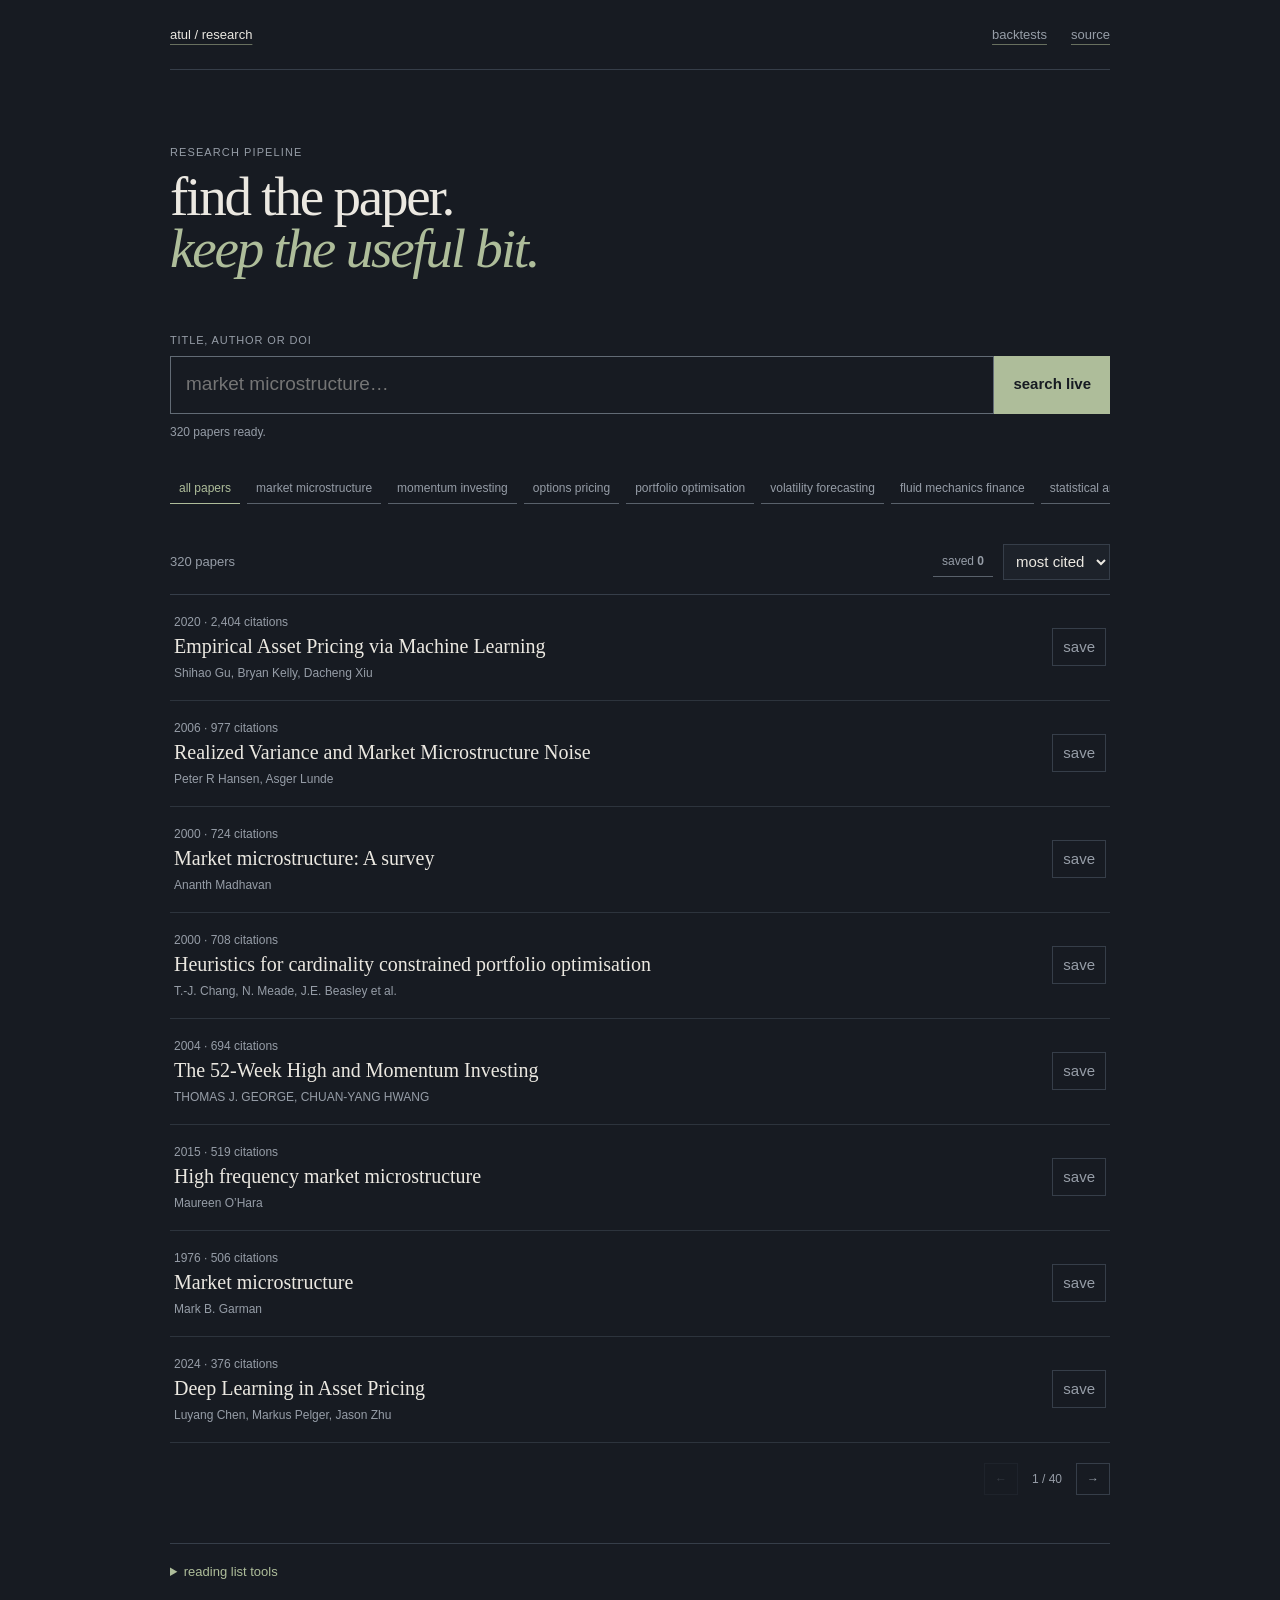
==== examples/portfolio/index.html @ a7b4aa94 "Simplify research library demo" ====
<!doctype html>
<html lang="en">
<head><meta charset="utf-8"><meta name="viewport" content="width=device-width,initial-scale=1"><title>quant research / paper finder</title><link rel="stylesheet" href="style.css"></head>
<body>
<header><a href="https://lolstar123.github.io/just-a-little-further/">atul / research</a><nav><a href="backtesting/">backtests</a><a href="https://github.com/LolStar123/quant-research-scraper">source</a></nav></header>
<main>
    <section class="hero"><p>research pipeline</p><h1>find the paper.<br><em>keep the useful bit.</em></h1></section>
    <form id="search-form">
        <label for="query">title, author or DOI</label>
        <div class="search-row"><input id="query" type="search" placeholder="market microstructure…"><button id="live">search live</button></div>
        <p id="status" role="status">loading papers…</p>
    </form>
    <div id="topics" class="topics" aria-label="Topics"></div>
    <div class="result-tools"><p id="count"></p><div><button id="saved-filter" aria-pressed="false">saved <b id="saved-count">0</b></button><select id="sort" aria-label="Sort papers"><option value="citations">most cited</option><option value="year">newest</option><option value="title">title</option></select></div></div>
    <section id="papers" aria-label="papers"></section>
    <nav class="pagination" aria-label="Paper pages"><button id="previous">←</button><span id="page-number"></span><button id="next">→</button></nav>
    <details class="reading-list"><summary>reading list tools</summary><div><button id="export-bib">BibTeX</button><button id="export-json">JSON</button><label>import<input id="import" type="file" accept=".json,application/json"></label></div><p id="provenance"></p></details>
</main>
<script type="module" src="app.mjs"></script>
</body></html>
---- examples/portfolio/style.css ----
:root{color-scheme:dark;--bg:#171b22;--ink:#ebe8e1;--muted:#969da7;--line:#363e49;--accent:#aebd9a;--panel:#1d222a}*{box-sizing:border-box}body{margin:0;background:var(--bg);color:var(--ink);font:15px/1.5 "Segoe UI",Arial,sans-serif}a{color:inherit;text-decoration-color:#68705f;text-underline-offset:5px}button,input,select{font:inherit;color:inherit;border-radius:0}:focus-visible{outline:2px solid var(--accent);outline-offset:3px}header,main{width:min(940px,calc(100% - 48px));margin:auto}header{height:70px;display:flex;align-items:center;justify-content:space-between;border-bottom:1px solid var(--line);font-size:13px}header nav{display:flex;gap:24px;color:var(--muted)}main{padding:74px 0}.hero p{margin:0 0 10px;color:var(--muted);font-size:11px;letter-spacing:.1em;text-transform:uppercase}.hero h1{margin:0 0 56px;font:55px/.96 Georgia,serif;font-weight:400;letter-spacing:-.04em}.hero em{color:var(--accent);font-weight:400}form label{display:block;margin-bottom:7px;color:var(--muted);font-size:11px;text-transform:uppercase;letter-spacing:.08em}.search-row{display:grid;grid-template-columns:1fr auto}.search-row input{min-height:58px;padding:12px 15px;border:1px solid #626b75;background:transparent;font-size:19px}.search-row button{padding:0 18px;border:1px solid var(--accent);background:var(--accent);color:#171b22;font-weight:650}#status{min-height:23px;margin:9px 0;color:var(--muted);font-size:12px}.topics{display:flex;gap:7px;overflow:auto;padding:18px 0 8px}.topics button,#saved-filter{white-space:nowrap;padding:6px 9px;border:0;border-bottom:1px solid #59616b;background:transparent;color:var(--muted);font-size:12px}.topics button[aria-pressed=true],#saved-filter[aria-pressed=true]{color:var(--accent);border-color:var(--accent)}.result-tools{display:flex;align-items:center;justify-content:space-between;gap:16px;margin-top:18px;padding:14px 0;border-bottom:1px solid var(--line)}.result-tools p{margin:0;color:var(--muted);font-size:13px}.result-tools>div{display:flex;align-items:center;gap:10px}.result-tools select{min-height:36px;padding:5px 8px;border:1px solid var(--line);background:var(--panel)}.paper{display:grid;grid-template-columns:1fr auto;gap:25px;padding:18px 4px;border-bottom:1px solid #2d343d}.paper .meta,.paper p{margin:0;color:var(--muted);font-size:12px}.paper h2{margin:3px 0 5px;font:20px/1.25 Georgia,serif;font-weight:400}.paper h2 a{text-decoration:none}.paper h2 a:hover{color:var(--accent)}.paper>button{align-self:center;padding:7px 10px;border:1px solid var(--line);background:transparent;color:var(--muted)}.paper>button[aria-pressed=true]{color:var(--accent);border-color:var(--accent)}.pagination{display:flex;justify-content:flex-end;align-items:center;gap:14px;padding:20px 0;color:var(--muted);font-size:12px}.pagination button{width:34px;height:32px;border:1px solid var(--line);background:transparent}.pagination button:disabled{opacity:.25}.reading-list{margin-top:28px;border-block:1px solid var(--line);padding:0 0 18px;color:var(--muted);font-size:13px}.reading-list summary{padding:18px 0;color:var(--accent);cursor:pointer}.reading-list>div{display:flex;align-items:center;gap:10px}.reading-list button,.reading-list label{padding:7px 10px;border:1px solid var(--line);background:transparent;color:var(--ink);cursor:pointer}.reading-list input{display:none}.reading-list p{font-size:12px}@media(max-width:650px){header,main{width:calc(100% - 30px)}header{height:58px}main{padding:48px 0}.hero h1{font-size:clamp(40px,13vw,54px);margin-bottom:40px}.search-row{grid-template-columns:1fr}.search-row button{min-height:45px}.result-tools{align-items:end}.paper{gap:12px}.paper h2{font-size:18px}.paper p{display:none}.reading-list>div{flex-wrap:wrap}}@media(prefers-reduced-motion:reduce){*{transition:none!important}}
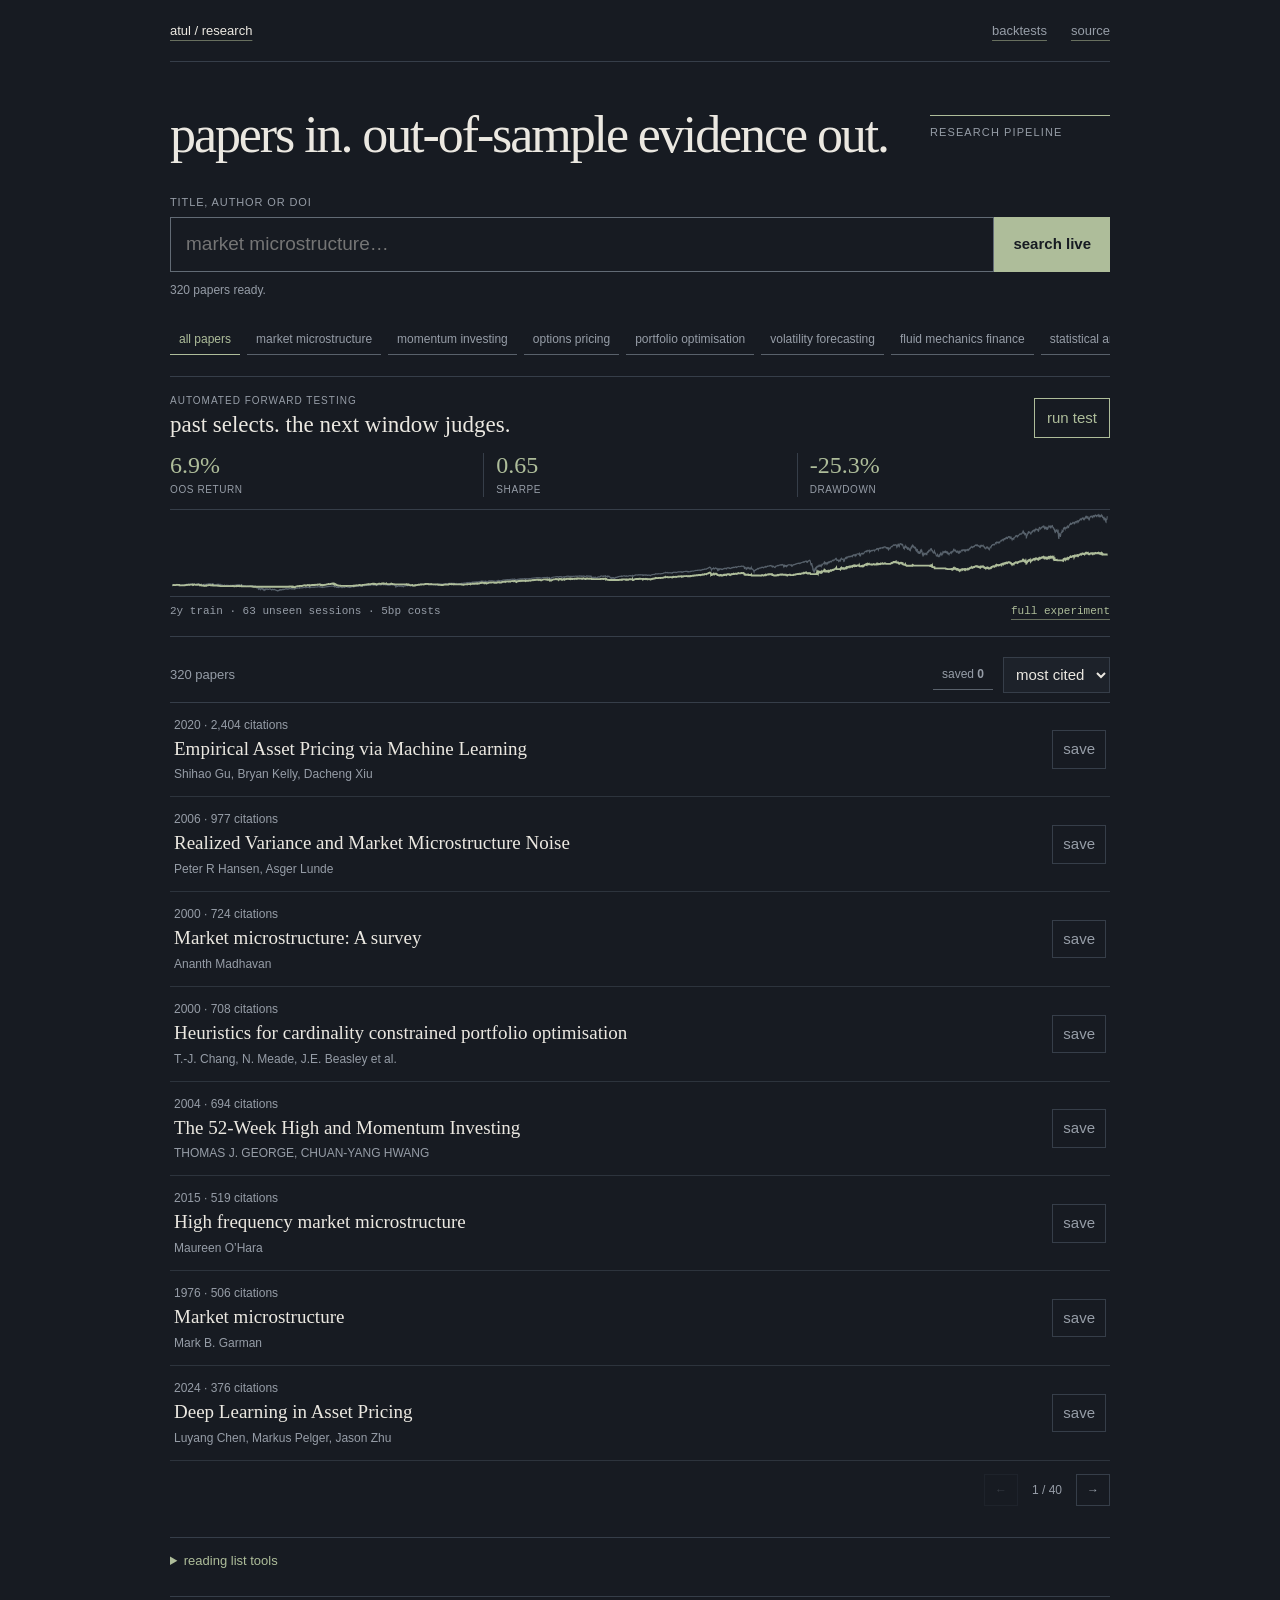
==== commit 10bbb402: "Unify paper search and walk forward testing" ====
--- a/examples/portfolio/index.html
+++ b/examples/portfolio/index.html
@@ -1,16 +1,22 @@
 <!doctype html>
 <html lang="en">
-<head><meta charset="utf-8"><meta name="viewport" content="width=device-width,initial-scale=1"><title>quant research / paper finder</title><link rel="stylesheet" href="style.css"></head>
+<head><meta charset="utf-8"><meta name="viewport" content="width=device-width,initial-scale=1"><title>quant research / paper finder</title><link rel="stylesheet" href="style.css"><link rel="stylesheet" href="identity.css"></head>
 <body>
 <header><a href="https://lolstar123.github.io/just-a-little-further/">atul / research</a><nav><a href="backtesting/">backtests</a><a href="https://github.com/LolStar123/quant-research-scraper">source</a></nav></header>
 <main>
-    <section class="hero"><p>research pipeline</p><h1>find the paper.<br><em>keep the useful bit.</em></h1></section>
+    <section class="hero"><p>research pipeline</p><h1>papers in. out-of-sample evidence out.</h1></section>
     <form id="search-form">
         <label for="query">title, author or DOI</label>
         <div class="search-row"><input id="query" type="search" placeholder="market microstructure…"><button id="live">search live</button></div>
         <p id="status" role="status">loading papers…</p>
     </form>
     <div id="topics" class="topics" aria-label="Topics"></div>
+    <section class="walk-forward" aria-labelledby="forward-title">
+        <div class="forward-head"><div><p>automated forward testing</p><h2 id="forward-title">past selects. the next window judges.</h2></div><button id="run-test">run test</button></div>
+        <div id="forward-stats" aria-live="polite"></div>
+        <div id="forward-chart" role="img" aria-label="Out-of-sample strategy and benchmark equity"></div>
+        <div class="forward-foot"><span id="forward-window">loading prices…</span><a href="backtesting/">full experiment</a></div>
+    </section>
     <div class="result-tools"><p id="count"></p><div><button id="saved-filter" aria-pressed="false">saved <b id="saved-count">0</b></button><select id="sort" aria-label="Sort papers"><option value="citations">most cited</option><option value="year">newest</option><option value="title">title</option></select></div></div>
     <section id="papers" aria-label="papers"></section>
     <nav class="pagination" aria-label="Paper pages"><button id="previous">←</button><span id="page-number"></span><button id="next">→</button></nav>
--- a/examples/portfolio/identity.css
+++ b/examples/portfolio/identity.css
@@ -0,0 +1,2 @@
+/* research desk: search, evidence, then an out-of-sample decision */
+header{height:62px}main{padding:48px 0 54px}.hero{display:grid;grid-template-columns:minmax(0,1fr) 180px;align-items:end;column-gap:24px}.hero p{grid-column:2;grid-row:1;align-self:start;margin:5px 0 0;padding-top:8px;border-top:1px solid var(--accent)}.hero h1{grid-column:1;grid-row:1;margin:0 0 34px;font-size:52px}.search-row input{min-height:52px}.topics{padding:11px 0 6px}.walk-forward{margin:15px 0 9px;padding:16px 0;border-block:1px solid var(--line)}.forward-head{display:flex;align-items:end;justify-content:space-between;gap:18px}.forward-head p{margin:0 0 4px;color:var(--muted);font-size:10px;letter-spacing:.1em;text-transform:uppercase}.forward-head h2{margin:0;font:23px/1.15 Georgia,serif;font-weight:400}.forward-head button{min-height:40px;padding:7px 12px;border:1px solid var(--accent);background:transparent;color:var(--accent)}#forward-stats{display:grid;grid-template-columns:repeat(3,1fr);margin-top:15px}#forward-stats span{padding-left:12px;border-left:1px solid var(--line)}#forward-stats span:first-child{padding-left:0;border:0}#forward-stats strong{display:block;color:var(--accent);font:24px/1 Georgia,serif;font-weight:400}#forward-stats small{display:block;margin-top:5px;color:var(--muted);font-size:10px;letter-spacing:.06em;text-transform:uppercase}#forward-chart{height:88px;margin-top:12px;border-block:1px solid var(--line)}#forward-chart svg{display:block;width:100%;height:100%}#forward-chart path{fill:none;vector-effect:non-scaling-stroke}.benchmark{stroke:#58626c;stroke-width:1.1}.strategy{stroke:var(--accent);stroke-width:1.8}.forward-foot{display:flex;justify-content:space-between;gap:14px;margin-top:7px;color:var(--muted);font:11px/1.4 ui-monospace,Consolas,monospace}.forward-foot a{color:var(--accent)}.result-tools{margin-top:11px;padding:9px 0}.paper{padding:13px 4px}.paper h2{font-size:19px}.pagination{padding:13px 0}.reading-list{margin-top:18px;padding-bottom:13px}.reading-list summary{padding:13px 0}@media(max-width:650px){main{padding:34px 0 42px}.hero{display:block}.hero p{border:0;padding:0;margin-bottom:8px}.hero h1{font-size:clamp(39px,12vw,50px);margin-bottom:28px}.forward-head{align-items:start}.forward-head h2{font-size:19px}#forward-stats strong{font-size:21px}.forward-foot{display:block}.forward-foot a{display:inline-block;margin-top:5px}.paper{padding-block:11px}}
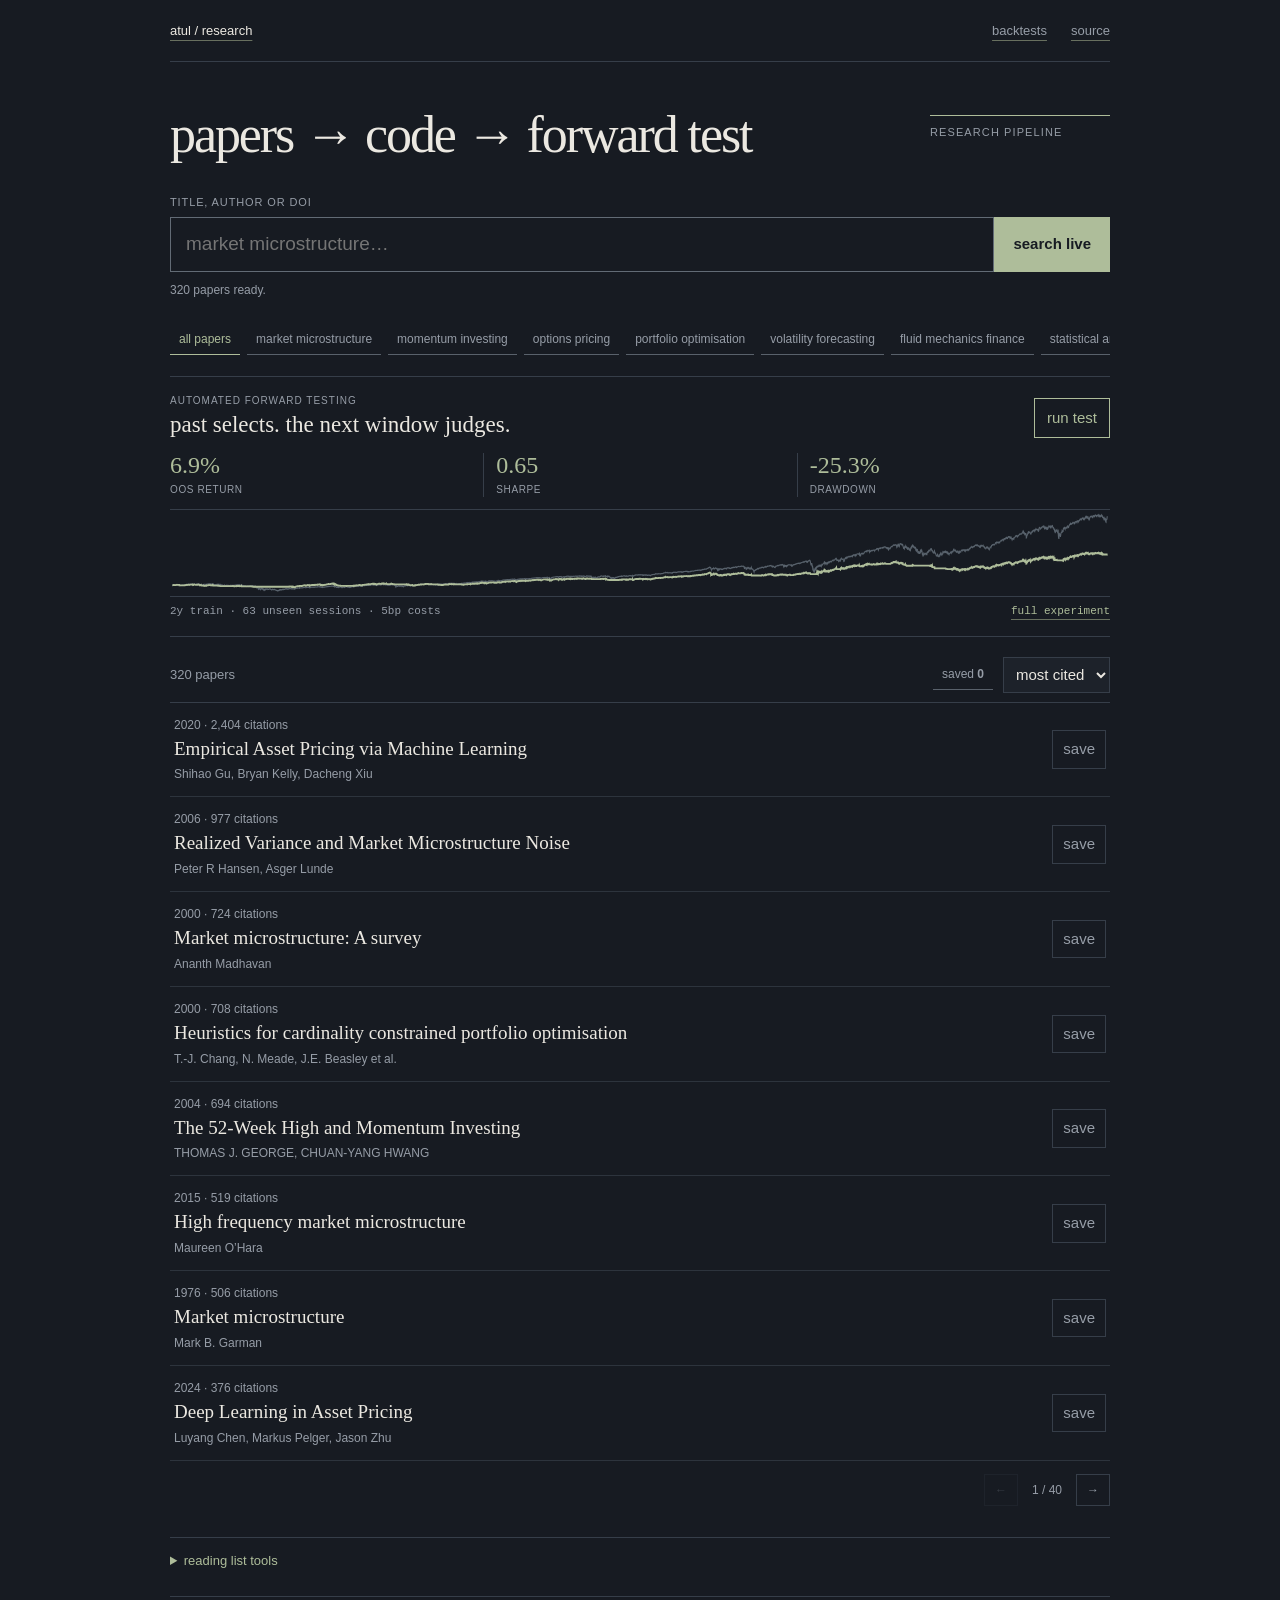
==== commit ac2a035b: "Name the research pipeline directly" ====
--- a/examples/portfolio/index.html
+++ b/examples/portfolio/index.html
@@ -4,7 +4,7 @@
 <body>
 <header><a href="https://lolstar123.github.io/just-a-little-further/">atul / research</a><nav><a href="backtesting/">backtests</a><a href="https://github.com/LolStar123/quant-research-scraper">source</a></nav></header>
 <main>
-    <section class="hero"><p>research pipeline</p><h1>papers in. out-of-sample evidence out.</h1></section>
+    <section class="hero"><p>research pipeline</p><h1>papers → code → forward test</h1></section>
     <form id="search-form">
         <label for="query">title, author or DOI</label>
         <div class="search-row"><input id="query" type="search" placeholder="market microstructure…"><button id="live">search live</button></div>
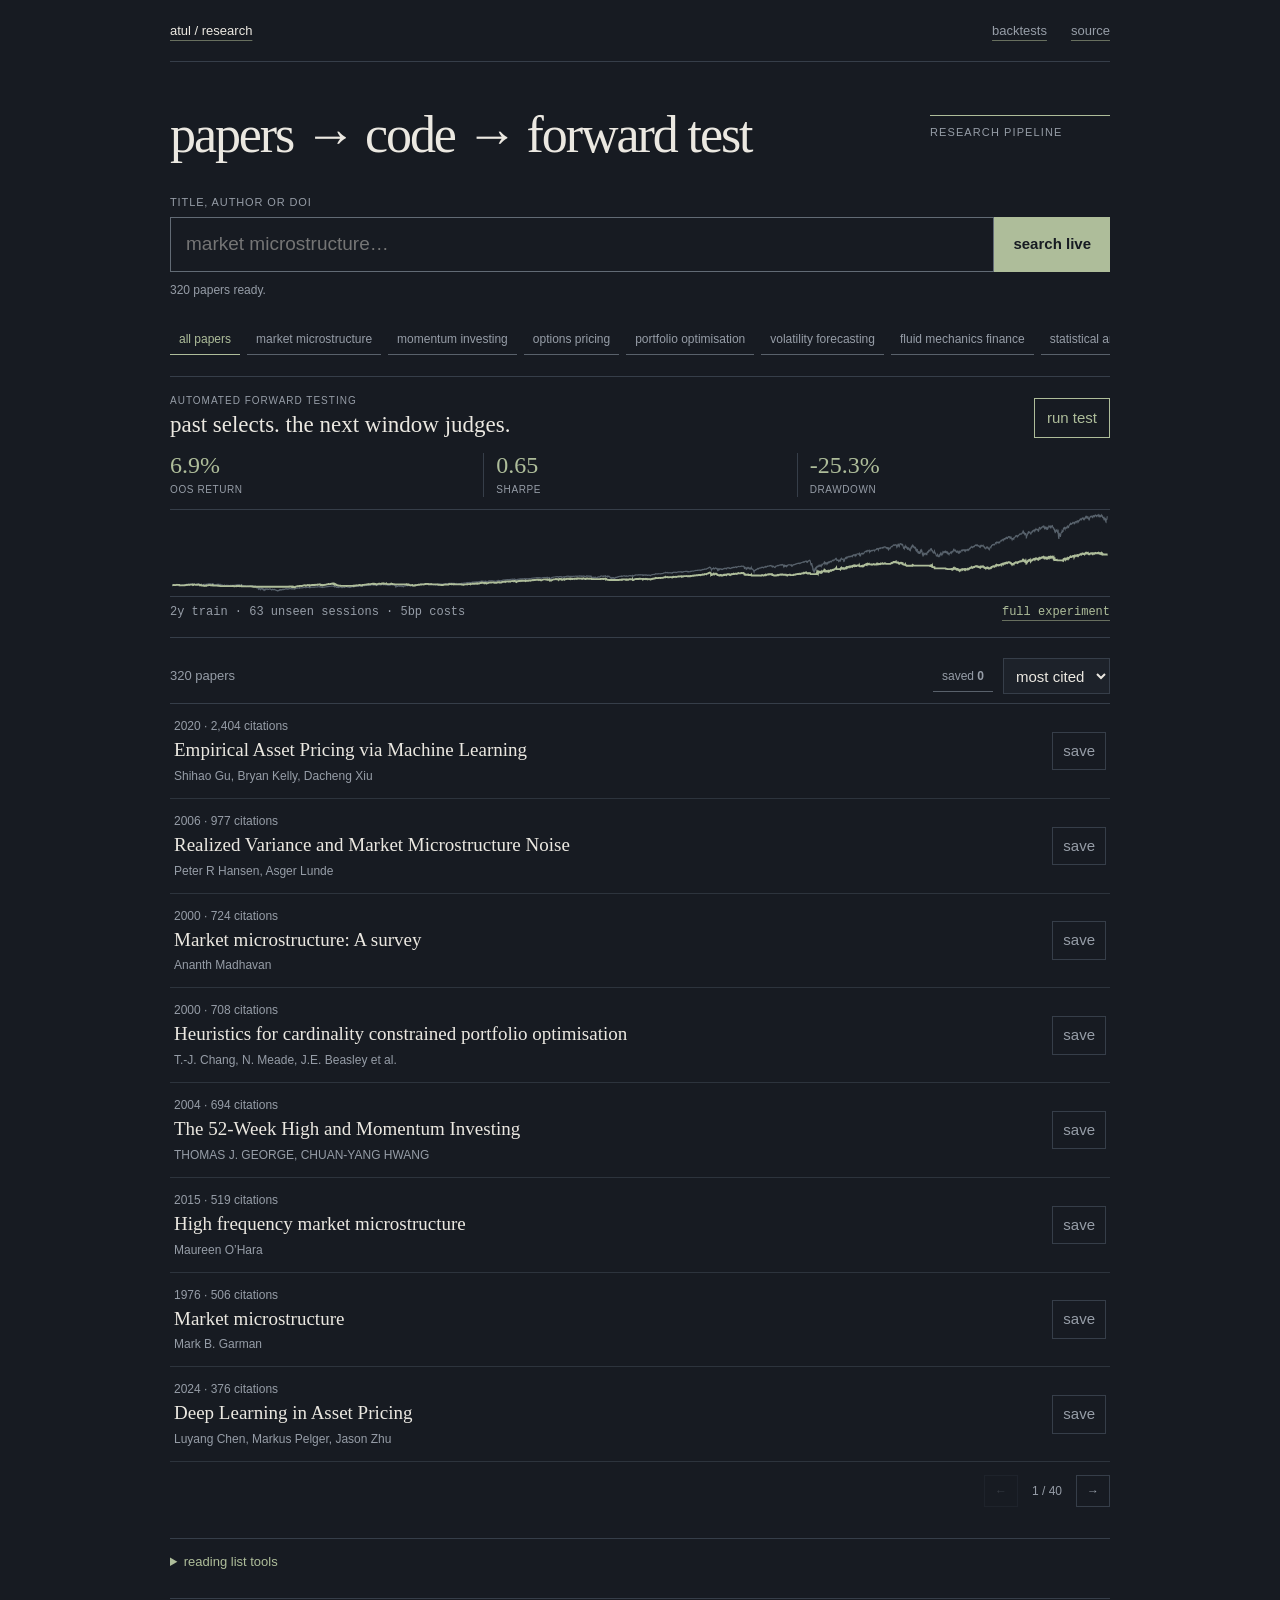
==== commit 328acd33: "Polish the research to forward-test pipeline" ====
--- a/examples/portfolio/index.html
+++ b/examples/portfolio/index.html
@@ -1,6 +1,6 @@
 <!doctype html>
 <html lang="en">
-<head><meta charset="utf-8"><meta name="viewport" content="width=device-width,initial-scale=1"><title>quant research / paper finder</title><link rel="stylesheet" href="style.css"><link rel="stylesheet" href="identity.css"></head>
+<head><meta charset="utf-8"><meta name="viewport" content="width=device-width,initial-scale=1"><title>quant research / paper finder</title><link rel="icon" href="favicon.svg" type="image/svg+xml"><link rel="stylesheet" href="style.css"><link rel="stylesheet" href="identity.css"></head>
 <body>
 <header><a href="https://lolstar123.github.io/just-a-little-further/">atul / research</a><nav><a href="backtesting/">backtests</a><a href="https://github.com/LolStar123/quant-research-scraper">source</a></nav></header>
 <main>
--- a/examples/portfolio/identity.css
+++ b/examples/portfolio/identity.css
@@ -1,2 +1,2 @@
 /* research desk: search, evidence, then an out-of-sample decision */
-header{height:62px}main{padding:48px 0 54px}.hero{display:grid;grid-template-columns:minmax(0,1fr) 180px;align-items:end;column-gap:24px}.hero p{grid-column:2;grid-row:1;align-self:start;margin:5px 0 0;padding-top:8px;border-top:1px solid var(--accent)}.hero h1{grid-column:1;grid-row:1;margin:0 0 34px;font-size:52px}.search-row input{min-height:52px}.topics{padding:11px 0 6px}.walk-forward{margin:15px 0 9px;padding:16px 0;border-block:1px solid var(--line)}.forward-head{display:flex;align-items:end;justify-content:space-between;gap:18px}.forward-head p{margin:0 0 4px;color:var(--muted);font-size:10px;letter-spacing:.1em;text-transform:uppercase}.forward-head h2{margin:0;font:23px/1.15 Georgia,serif;font-weight:400}.forward-head button{min-height:40px;padding:7px 12px;border:1px solid var(--accent);background:transparent;color:var(--accent)}#forward-stats{display:grid;grid-template-columns:repeat(3,1fr);margin-top:15px}#forward-stats span{padding-left:12px;border-left:1px solid var(--line)}#forward-stats span:first-child{padding-left:0;border:0}#forward-stats strong{display:block;color:var(--accent);font:24px/1 Georgia,serif;font-weight:400}#forward-stats small{display:block;margin-top:5px;color:var(--muted);font-size:10px;letter-spacing:.06em;text-transform:uppercase}#forward-chart{height:88px;margin-top:12px;border-block:1px solid var(--line)}#forward-chart svg{display:block;width:100%;height:100%}#forward-chart path{fill:none;vector-effect:non-scaling-stroke}.benchmark{stroke:#58626c;stroke-width:1.1}.strategy{stroke:var(--accent);stroke-width:1.8}.forward-foot{display:flex;justify-content:space-between;gap:14px;margin-top:7px;color:var(--muted);font:11px/1.4 ui-monospace,Consolas,monospace}.forward-foot a{color:var(--accent)}.result-tools{margin-top:11px;padding:9px 0}.paper{padding:13px 4px}.paper h2{font-size:19px}.pagination{padding:13px 0}.reading-list{margin-top:18px;padding-bottom:13px}.reading-list summary{padding:13px 0}@media(max-width:650px){main{padding:34px 0 42px}.hero{display:block}.hero p{border:0;padding:0;margin-bottom:8px}.hero h1{font-size:clamp(39px,12vw,50px);margin-bottom:28px}.forward-head{align-items:start}.forward-head h2{font-size:19px}#forward-stats strong{font-size:21px}.forward-foot{display:block}.forward-foot a{display:inline-block;margin-top:5px}.paper{padding-block:11px}}
+header{height:62px}main{padding:48px 0 54px}.hero{display:grid;grid-template-columns:minmax(0,1fr) 180px;align-items:end;column-gap:24px}.hero p{grid-column:2;grid-row:1;align-self:start;margin:5px 0 0;padding-top:8px;border-top:1px solid var(--accent)}.hero h1{grid-column:1;grid-row:1;margin:0 0 34px;font-size:52px}.search-row input{min-height:52px}.topics{padding:11px 0 6px}.walk-forward{margin:15px 0 9px;padding:16px 0;border-block:1px solid var(--line)}.forward-head{display:flex;align-items:end;justify-content:space-between;gap:18px}.forward-head p{margin:0 0 4px;color:var(--muted);font-size:10px;letter-spacing:.1em;text-transform:uppercase}.forward-head h2{margin:0;font:23px/1.15 Georgia,serif;font-weight:400}.forward-head button{min-height:40px;padding:7px 12px;border:1px solid var(--accent);background:transparent;color:var(--accent)}#forward-stats{display:grid;grid-template-columns:repeat(3,1fr);margin-top:15px}#forward-stats span{padding-left:12px;border-left:1px solid var(--line)}#forward-stats span:first-child{padding-left:0;border:0}#forward-stats strong{display:block;color:var(--accent);font:24px/1 Georgia,serif;font-weight:400}#forward-stats small{display:block;margin-top:5px;color:var(--muted);font-size:10px;letter-spacing:.06em;text-transform:uppercase}#forward-chart{height:88px;margin-top:12px;border-block:1px solid var(--line)}#forward-chart svg{display:block;width:100%;height:100%}#forward-chart path{fill:none;vector-effect:non-scaling-stroke}.benchmark{stroke:#58626c;stroke-width:1.1}.strategy{stroke:var(--accent);stroke-width:1.8}.forward-foot{display:flex;justify-content:space-between;gap:14px;margin-top:7px;color:var(--muted);font:12px/1.4 ui-monospace,Consolas,monospace}.forward-foot a{color:var(--accent)}.result-tools{margin-top:11px;padding:9px 0}.paper{padding:13px 4px}.paper h2{font-size:19px}.pagination{padding:13px 0}.reading-list{margin-top:18px;padding-bottom:13px}.reading-list summary{padding:13px 0}@media(max-width:650px){main{padding:34px 0 42px}.hero{display:block}.hero p{border:0;padding:0;margin-bottom:8px}.hero h1{font-size:clamp(39px,12vw,50px);margin-bottom:28px}.forward-head{align-items:start}.forward-head h2{font-size:19px}#forward-stats strong{font-size:21px}.forward-foot{display:block}.forward-foot a{display:block;margin-top:6px;width:max-content}.paper{padding-block:11px}}
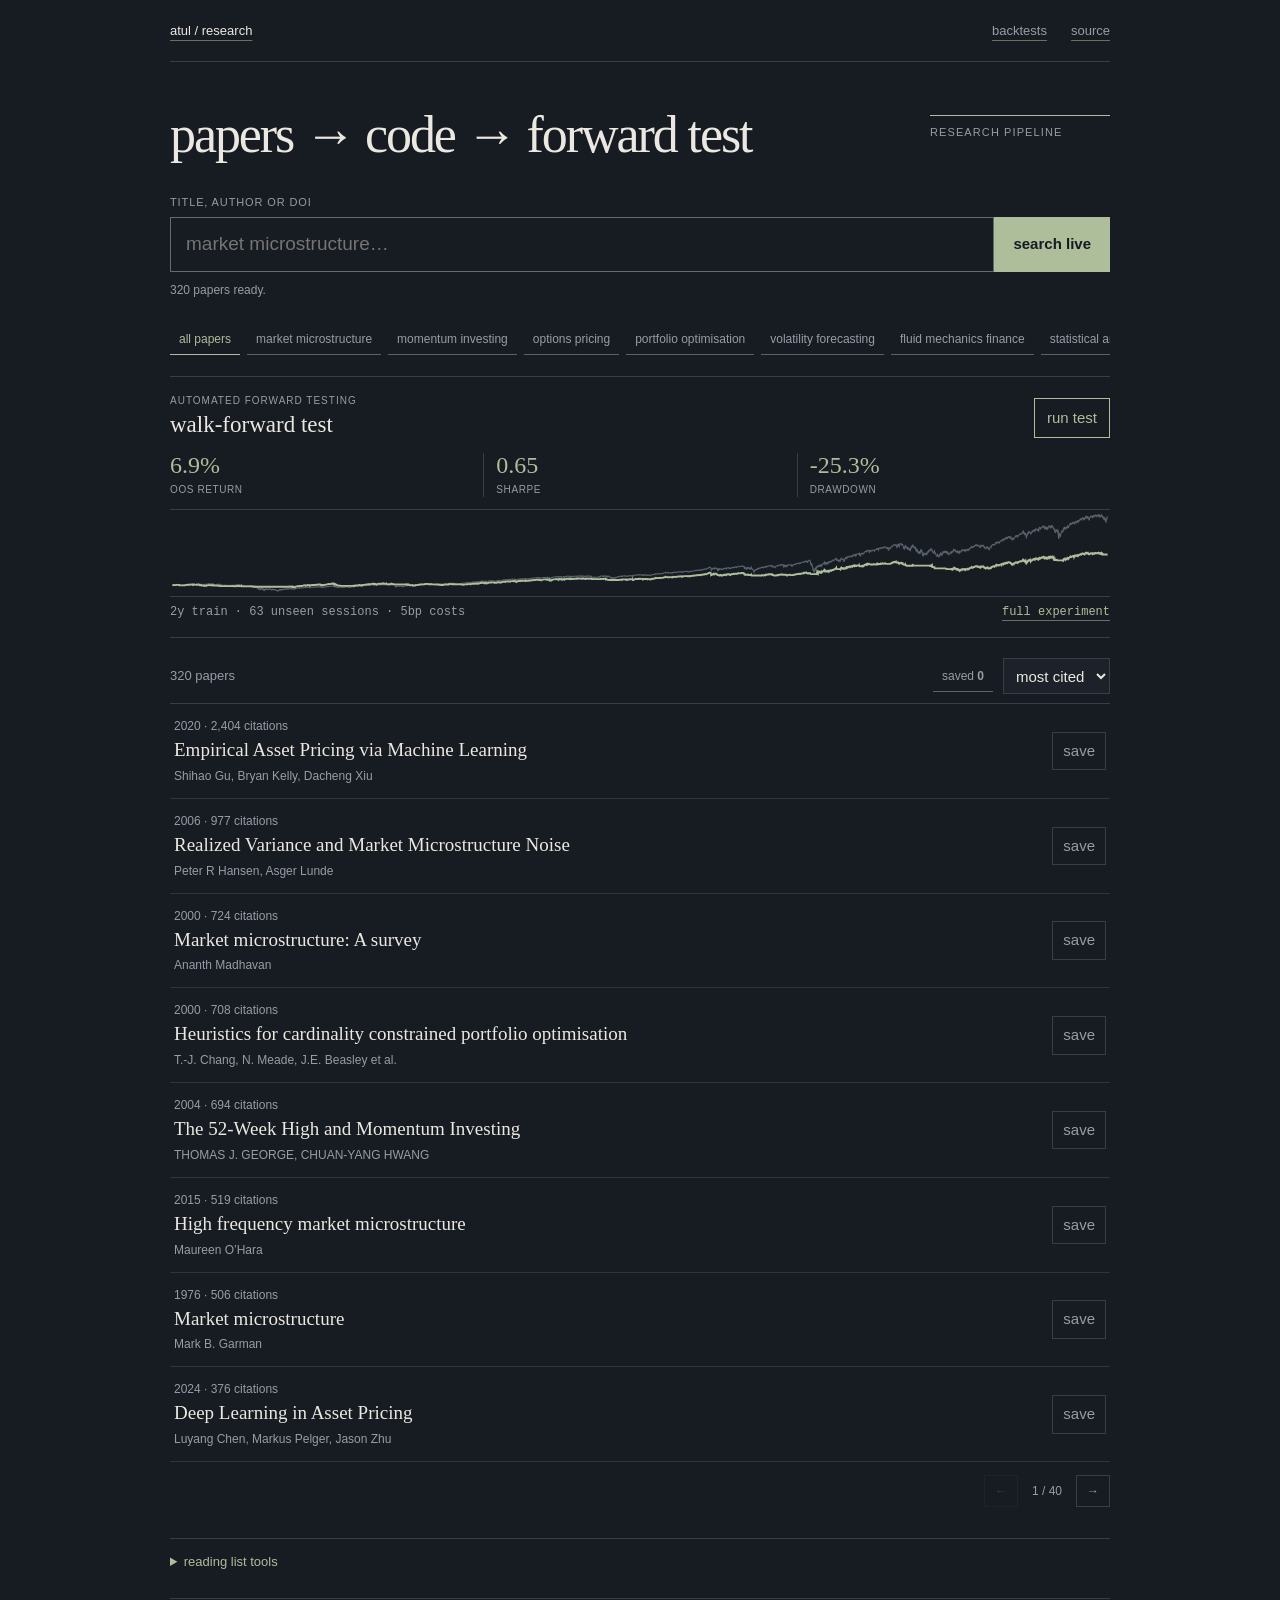
==== commit 906450b8: "Simplify forward test label" ====
--- a/examples/portfolio/index.html
+++ b/examples/portfolio/index.html
@@ -12,7 +12,7 @@
     </form>
     <div id="topics" class="topics" aria-label="Topics"></div>
     <section class="walk-forward" aria-labelledby="forward-title">
-        <div class="forward-head"><div><p>automated forward testing</p><h2 id="forward-title">past selects. the next window judges.</h2></div><button id="run-test">run test</button></div>
+        <div class="forward-head"><div><p>automated forward testing</p><h2 id="forward-title">walk-forward test</h2></div><button id="run-test">run test</button></div>
         <div id="forward-stats" aria-live="polite"></div>
         <div id="forward-chart" role="img" aria-label="Out-of-sample strategy and benchmark equity"></div>
         <div class="forward-foot"><span id="forward-window">loading prices…</span><a href="backtesting/">full experiment</a></div>
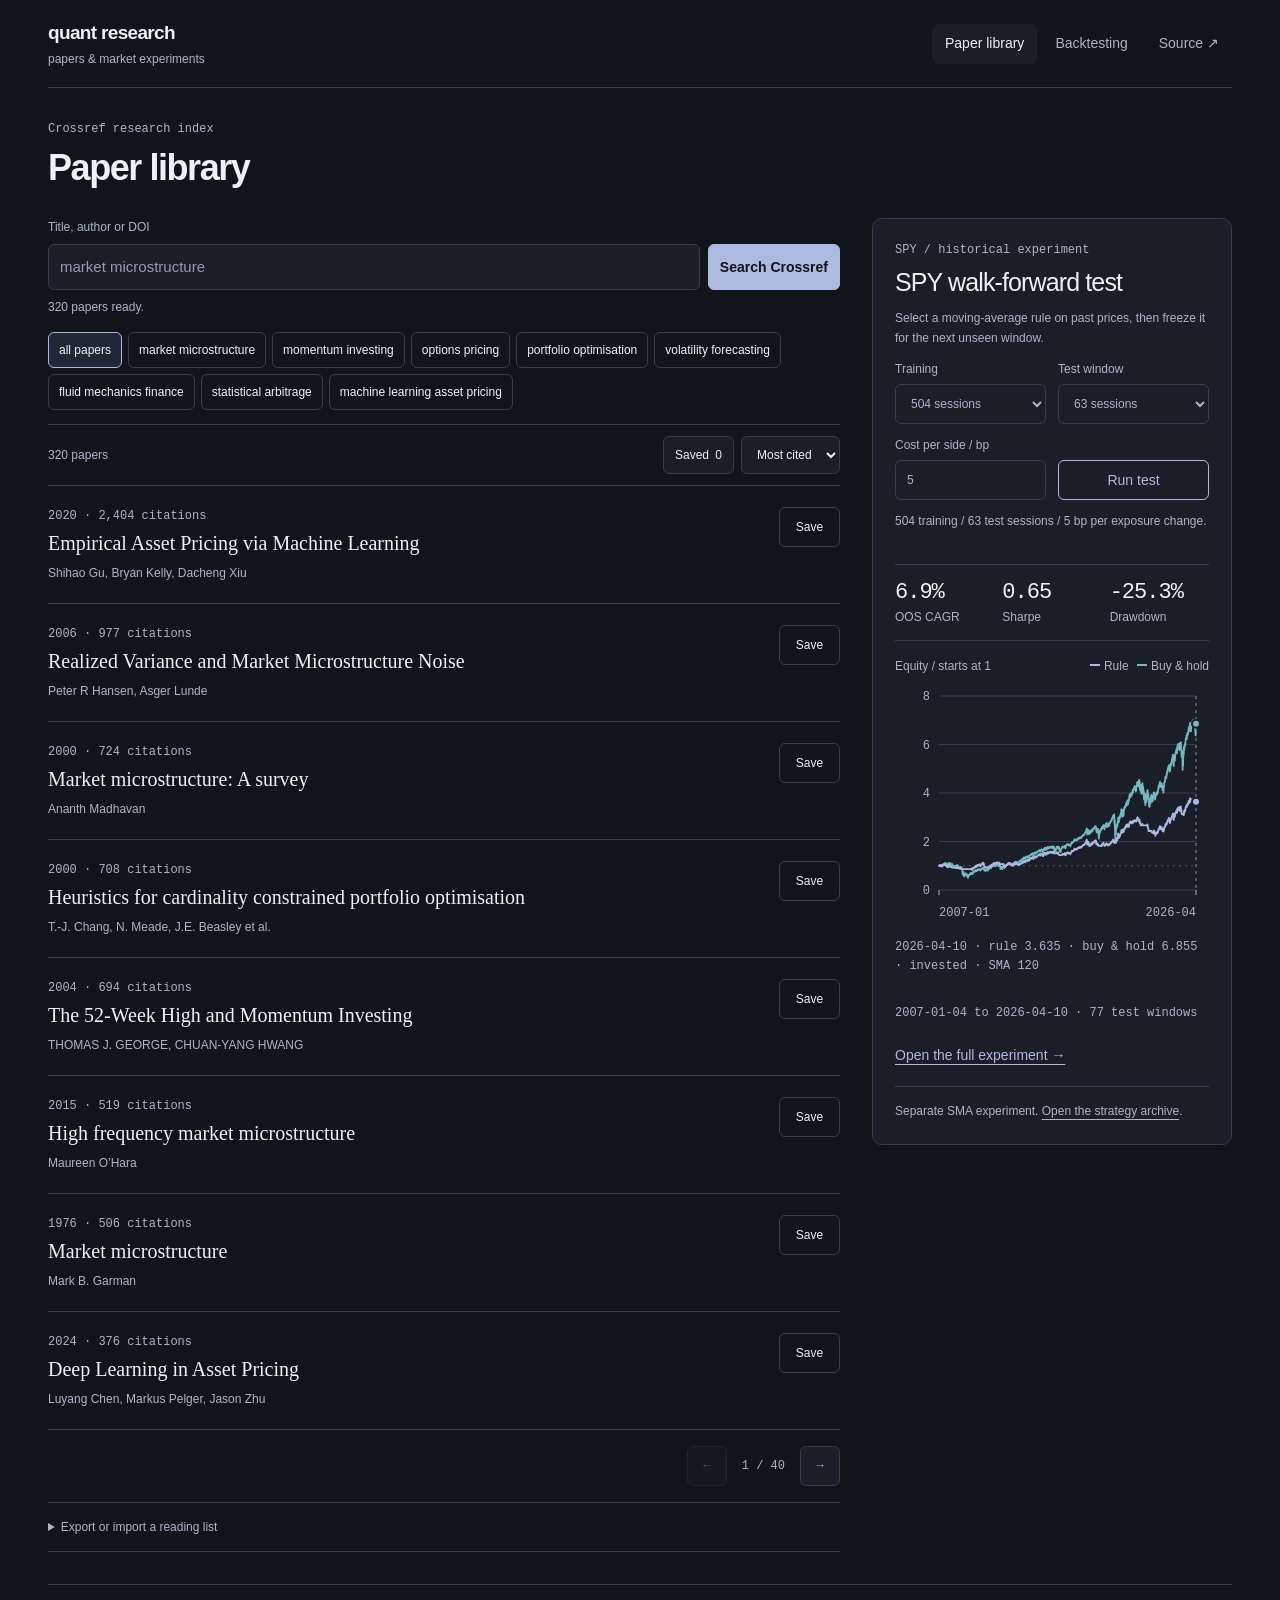
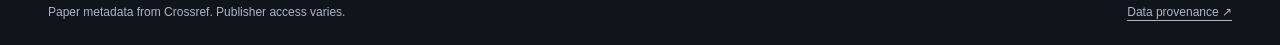
==== commit b72956ad: "Redesign research library and instrument walk-forward charts" ====
--- a/examples/portfolio/index.html
+++ b/examples/portfolio/index.html
@@ -1,26 +1,31 @@
 <!doctype html>
 <html lang="en">
-<head><meta charset="utf-8"><meta name="viewport" content="width=device-width,initial-scale=1"><title>quant research / paper finder</title><link rel="icon" href="favicon.svg" type="image/svg+xml"><link rel="stylesheet" href="style.css"><link rel="stylesheet" href="identity.css"></head>
+<head><meta charset="utf-8"><meta name="viewport" content="width=device-width,initial-scale=1"><meta name="theme-color" content="#11141b"><title>Quant research | Paper library</title><link rel="icon" href="favicon.svg" type="image/svg+xml"><link rel="stylesheet" href="style.css"></head>
 <body>
-<header><a href="https://lolstar123.github.io/just-a-little-further/">atul / research</a><nav><a href="backtesting/">backtests</a><a href="https://github.com/LolStar123/quant-research-scraper">source</a></nav></header>
+<a class="skip" href="#query">Skip to paper search</a>
+<header class="site-header"><a class="brand" href="./">quant research<span>papers &amp; market experiments</span></a><nav aria-label="Research workflow"><a href="./" aria-current="page">Paper library</a><a href="backtesting/">Backtesting</a><a href="https://github.com/LolStar123/quant-research-scraper">Source &#8599;</a></nav></header>
 <main>
-    <section class="hero"><p>research pipeline</p><h1>papers → code → forward test</h1></section>
-    <form id="search-form">
-        <label for="query">title, author or DOI</label>
-        <div class="search-row"><input id="query" type="search" placeholder="market microstructure…"><button id="live">search live</button></div>
-        <p id="status" role="status">loading papers…</p>
-    </form>
-    <div id="topics" class="topics" aria-label="Topics"></div>
-    <section class="walk-forward" aria-labelledby="forward-title">
-        <div class="forward-head"><div><p>automated forward testing</p><h2 id="forward-title">walk-forward test</h2></div><button id="run-test">run test</button></div>
-        <div id="forward-stats" aria-live="polite"></div>
-        <div id="forward-chart" role="img" aria-label="Out-of-sample strategy and benchmark equity"></div>
-        <div class="forward-foot"><span id="forward-window">loading prices…</span><a href="backtesting/">full experiment</a></div>
-    </section>
-    <div class="result-tools"><p id="count"></p><div><button id="saved-filter" aria-pressed="false">saved <b id="saved-count">0</b></button><select id="sort" aria-label="Sort papers"><option value="citations">most cited</option><option value="year">newest</option><option value="title">title</option></select></div></div>
-    <section id="papers" aria-label="papers"></section>
-    <nav class="pagination" aria-label="Paper pages"><button id="previous">←</button><span id="page-number"></span><button id="next">→</button></nav>
-    <details class="reading-list"><summary>reading list tools</summary><div><button id="export-bib">BibTeX</button><button id="export-json">JSON</button><label>import<input id="import" type="file" accept=".json,application/json"></label></div><p id="provenance"></p></details>
-</main>
-<script type="module" src="app.mjs"></script>
+<div class="page-heading"><div><p class="eyebrow">Crossref research index</p><h1>Paper library</h1></div></div>
+<div class="research-desk">
+<section class="library" aria-label="Paper library">
+<form id="search-form"><label for="query">Title, author or DOI</label><div class="search-row"><input id="query" type="search" placeholder="market microstructure" autocomplete="off"><button id="live" class="primary">Search Crossref</button></div><p id="status" role="status">Loading the bundled library...</p></form>
+<div id="topics" class="topics" aria-label="Topic filters"></div>
+<div class="result-tools"><p id="count"></p><div><button id="saved-filter" aria-pressed="false">Saved <b id="saved-count">0</b></button><select id="sort" aria-label="Order papers"><option value="citations">Most cited</option><option value="year">Newest</option><option value="title">Title A-Z</option></select></div></div>
+<section id="papers" aria-label="Paper results"></section>
+<nav class="pagination" aria-label="Paper pages"><button id="previous" aria-label="Previous page">&#8592;</button><span id="page-number"></span><button id="next" aria-label="Next page">&#8594;</button></nav>
+<details class="reading-list"><summary>Export or import a reading list</summary><div><button id="export-bib">Export BibTeX</button><button id="export-json">Export JSON</button><label class="import-label" for="import">Import JSON<input id="import" type="file" accept=".json,application/json"></label></div><p id="provenance"></p></details>
+</section>
+<aside class="walk-forward" aria-labelledby="forward-title">
+<div class="forward-head"><p class="eyebrow">SPY / historical experiment</p><h2 id="forward-title">SPY walk-forward test</h2><p class="panel-note">Select a moving-average rule on past prices, then freeze it for the next unseen window.</p></div>
+<div class="experiment-inputs"><label for="forward-training">Training<select id="forward-training"><option value="252">252 sessions</option><option value="504" selected>504 sessions</option><option value="756">756 sessions</option></select></label><label for="forward-testing">Test window<select id="forward-testing"><option value="21">21 sessions</option><option value="63" selected>63 sessions</option><option value="126">126 sessions</option></select></label><label for="forward-cost">Cost per side / bp<input id="forward-cost" type="number" value="5" min="0" max="1000" step="1"></label><button id="run-test" disabled>Run test</button></div>
+<p id="forward-state" class="panel-note" role="status">Loading prices...</p>
+<div id="forward-stats" aria-label="Out-of-sample statistics"></div>
+<div class="plot-label"><span>Equity / starts at 1</span><span><i class="strategy-key"></i>Rule <i class="benchmark-key"></i>Buy &amp; hold</span></div>
+<div id="forward-chart" tabindex="0" role="group" aria-label="Inspect historical equity" aria-describedby="forward-cursor"></div><p id="forward-cursor" class="chart-cursor">Arrow keys or pointer inspect a date.</p>
+<p id="forward-window" class="data-note"></p><a class="detail-link" href="backtesting/">Open the full experiment &#8594;</a>
+<div class="boundary-note">Separate SMA experiment. <a href="backtesting/#archive">Open the strategy archive</a>.</div>
+</aside>
+</div>
+<footer><span>Paper metadata from Crossref. Publisher access varies.</span><a href="https://github.com/LolStar123/quant-research-scraper/blob/main/PROVENANCE.md">Data provenance &#8599;</a></footer>
+</main><script type="module" src="app.mjs"></script>
 </body></html>
--- a/examples/portfolio/style.css
+++ b/examples/portfolio/style.css
@@ -1 +1,572 @@
-:root{color-scheme:dark;--bg:#171b22;--ink:#ebe8e1;--muted:#969da7;--line:#363e49;--accent:#aebd9a;--panel:#1d222a}*{box-sizing:border-box}body{margin:0;background:var(--bg);color:var(--ink);font:15px/1.5 "Segoe UI",Arial,sans-serif}a{color:inherit;text-decoration-color:#68705f;text-underline-offset:5px}button,input,select{font:inherit;color:inherit;border-radius:0}:focus-visible{outline:2px solid var(--accent);outline-offset:3px}header,main{width:min(940px,calc(100% - 48px));margin:auto}header{height:70px;display:flex;align-items:center;justify-content:space-between;border-bottom:1px solid var(--line);font-size:13px}header nav{display:flex;gap:24px;color:var(--muted)}main{padding:74px 0}.hero p{margin:0 0 10px;color:var(--muted);font-size:11px;letter-spacing:.1em;text-transform:uppercase}.hero h1{margin:0 0 56px;font:55px/.96 Georgia,serif;font-weight:400;letter-spacing:-.04em}.hero em{color:var(--accent);font-weight:400}form label{display:block;margin-bottom:7px;color:var(--muted);font-size:11px;text-transform:uppercase;letter-spacing:.08em}.search-row{display:grid;grid-template-columns:1fr auto}.search-row input{min-height:58px;padding:12px 15px;border:1px solid #626b75;background:transparent;font-size:19px}.search-row button{padding:0 18px;border:1px solid var(--accent);background:var(--accent);color:#171b22;font-weight:650}#status{min-height:23px;margin:9px 0;color:var(--muted);font-size:12px}.topics{display:flex;gap:7px;overflow:auto;padding:18px 0 8px}.topics button,#saved-filter{white-space:nowrap;padding:6px 9px;border:0;border-bottom:1px solid #59616b;background:transparent;color:var(--muted);font-size:12px}.topics button[aria-pressed=true],#saved-filter[aria-pressed=true]{color:var(--accent);border-color:var(--accent)}.result-tools{display:flex;align-items:center;justify-content:space-between;gap:16px;margin-top:18px;padding:14px 0;border-bottom:1px solid var(--line)}.result-tools p{margin:0;color:var(--muted);font-size:13px}.result-tools>div{display:flex;align-items:center;gap:10px}.result-tools select{min-height:36px;padding:5px 8px;border:1px solid var(--line);background:var(--panel)}.paper{display:grid;grid-template-columns:1fr auto;gap:25px;padding:18px 4px;border-bottom:1px solid #2d343d}.paper .meta,.paper p{margin:0;color:var(--muted);font-size:12px}.paper h2{margin:3px 0 5px;font:20px/1.25 Georgia,serif;font-weight:400}.paper h2 a{text-decoration:none}.paper h2 a:hover{color:var(--accent)}.paper>button{align-self:center;padding:7px 10px;border:1px solid var(--line);background:transparent;color:var(--muted)}.paper>button[aria-pressed=true]{color:var(--accent);border-color:var(--accent)}.pagination{display:flex;justify-content:flex-end;align-items:center;gap:14px;padding:20px 0;color:var(--muted);font-size:12px}.pagination button{width:34px;height:32px;border:1px solid var(--line);background:transparent}.pagination button:disabled{opacity:.25}.reading-list{margin-top:28px;border-block:1px solid var(--line);padding:0 0 18px;color:var(--muted);font-size:13px}.reading-list summary{padding:18px 0;color:var(--accent);cursor:pointer}.reading-list>div{display:flex;align-items:center;gap:10px}.reading-list button,.reading-list label{padding:7px 10px;border:1px solid var(--line);background:transparent;color:var(--ink);cursor:pointer}.reading-list input{display:none}.reading-list p{font-size:12px}@media(max-width:650px){header,main{width:calc(100% - 30px)}header{height:58px}main{padding:48px 0}.hero h1{font-size:clamp(40px,13vw,54px);margin-bottom:40px}.search-row{grid-template-columns:1fr}.search-row button{min-height:45px}.result-tools{align-items:end}.paper{gap:12px}.paper h2{font-size:18px}.paper p{display:none}.reading-list>div{flex-wrap:wrap}}@media(prefers-reduced-motion:reduce){*{transition:none!important}}
+:root {
+    color-scheme:dark;
+    --bg:#11141b;
+    --panel:#191e29;
+    --raised:#202737;
+    --line:#343d50;
+    --ink:#edf0f5;
+    --muted:#aab5c9;
+    --accent:#acbadf;
+    --benchmark:#77b6bd;
+    --danger:#efadab;
+    font-family:"Segoe UI",Arial,sans-serif
+}
+* {
+    box-sizing:border-box
+}
+body {
+    margin:0;
+    background:var(--bg);
+    color:var(--ink);
+    font-size:14px;
+    line-height:1.5
+}
+a {
+    color:inherit;
+    text-underline-offset:4px
+}
+button,input,select {
+    font:inherit;
+    color:inherit;
+    border:1px solid var(--line);
+    border-radius:6px;
+    min-height:40px;
+    background:var(--panel);
+    padding:8px 11px;
+    max-width:100%
+}
+button {
+    cursor:pointer;
+    transition:background-color 120ms,border-color 120ms
+}
+button:hover:not(:disabled) {
+    background:var(--raised);
+    border-color:var(--accent)
+}
+button:disabled {
+    opacity:.4;
+    cursor:default
+}
+input,select {
+    width:100%;
+    min-width:0
+}
+input::placeholder {
+    color:#929db2
+}
+:focus-visible {
+    outline:2px solid var(--accent);
+    outline-offset:3px
+}
+.primary {
+    background:var(--accent);
+    color:var(--bg);
+    border-color:var(--accent);
+    font-weight:650
+}
+.primary:hover:not(:disabled) {
+    background:#c2ccE5
+}
+.site-header,main {
+    width:min(1184px,calc(100% - 64px));
+    margin:auto
+}
+.site-header {
+    display:flex;
+    align-items:center;
+    justify-content:space-between;
+    gap:24px;
+    min-height:88px;
+    border-bottom:1px solid var(--line)
+}
+.brand {
+    text-decoration:none;
+    font-size:19px;
+    font-weight:650;
+    letter-spacing:-.035em
+}
+.brand span {
+    display:block;
+    font-size:12px;
+    font-weight:400;
+    letter-spacing:0;
+    color:var(--muted);
+    margin-top:2px
+}
+.site-header nav {
+    display:flex;
+    gap:5px;
+    align-items:center
+}
+.site-header nav a {
+    min-height:40px;
+    padding:9px 13px;
+    color:var(--muted);
+    text-decoration:none;
+    border-radius:6px
+}
+.site-header nav a[aria-current=page] {
+    color:var(--ink);
+    background:var(--panel)
+}
+.site-header nav a:hover {
+    color:var(--ink)
+}
+main {
+    padding:32px 0 24px
+}
+.page-heading {
+    display:flex;
+    justify-content:space-between;
+    align-items:end;
+    gap:40px;
+    padding-bottom:30px
+}
+.eyebrow {
+    margin:0 0 9px;
+    font:12px/1.5 Consolas,monospace;
+    color:var(--muted)
+}
+h1 {
+    margin:0;
+    font-size:36px;
+    line-height:1.14;
+    font-weight:560;
+    letter-spacing:-.04em
+}
+.page-heading>p {
+    max-width:340px;
+    margin:0;
+    color:var(--muted);
+    font-size:15px;
+    line-height:1.7
+}
+.research-desk {
+    display:grid;
+    grid-template-columns:minmax(0,1fr) 360px;
+    gap:32px;
+    align-items:start
+}
+.library {
+    min-width:0
+}
+label {
+    font-size:12px;
+    color:var(--muted)
+}
+form>label {
+    display:block;
+    margin-bottom:8px
+}
+.search-row {
+    display:grid;
+    grid-template-columns:minmax(0,1fr) auto;
+    gap:8px
+}
+.search-row input {
+    min-height:46px;
+    font-size:15px
+}
+.search-row button {
+    min-height:46px
+}
+#status {
+    margin:8px 0 16px;
+    min-height:18px;
+    color:var(--muted);
+    font-size:12px
+}
+.topics {
+    display:flex;
+    flex-wrap:wrap;
+    gap:6px;
+    margin-bottom:14px
+}
+.topics button {
+    padding:7px 10px;
+    min-height:36px;
+    font-size:12px;
+    background:transparent
+}
+.topics button[aria-pressed=true] {
+    color:var(--ink);
+    background:var(--raised);
+    border-color:var(--accent)
+}
+.result-tools {
+    display:flex;
+    align-items:center;
+    justify-content:space-between;
+    gap:12px;
+    border-block:1px solid var(--line);
+    padding:11px 0
+}
+.result-tools p {
+    margin:0;
+    font-size:12px;
+    color:var(--muted)
+}
+.result-tools>div {
+    display:flex;
+    gap:7px;
+    align-items:center
+}
+.result-tools button,.result-tools select {
+    font-size:12px;
+    min-height:38px;
+    width:auto
+}
+.result-tools button[aria-pressed=true] {
+    border-color:var(--accent);
+    color:var(--accent)
+}
+#saved-count {
+    font-weight:500;
+    margin-left:3px
+}
+.paper {
+    display:grid;
+    grid-template-columns:minmax(0,1fr) auto;
+    align-items:start;
+    gap:20px;
+    padding:21px 0;
+    border-bottom:1px solid var(--line)
+}
+.paper .meta {
+    font:12px/1.5 Consolas,monospace;
+    color:var(--muted);
+    margin:0 0 5px
+}
+.paper h2 {
+    font:400 20px/1.3 Georgia,serif;
+    margin:0 0 8px;
+    overflow-wrap:anywhere
+}
+.paper h2 a {
+    text-decoration:none
+}
+.paper h2 a:hover {
+    text-decoration:underline;
+    text-decoration-color:var(--accent)
+}
+.paper p {
+    color:var(--muted);
+    font-size:12px;
+    margin:0
+}
+.paper>button {
+    font-size:12px;
+    background:transparent;
+    min-width:61px
+}
+.paper>button[aria-pressed=true] {
+    color:var(--accent);
+    border-color:var(--accent)
+}
+.pagination {
+    display:flex;
+    justify-content:flex-end;
+    align-items:center;
+    gap:15px;
+    margin:16px 0;
+    color:var(--muted);
+    font:12px Consolas,monospace
+}
+.pagination button {
+    width:40px
+}
+.reading-list {
+    border-block:1px solid var(--line);
+    color:var(--muted);
+    font-size:12px
+}
+.reading-list summary {
+    cursor:pointer;
+    padding:15px 0
+}
+.reading-list>div {
+    display:flex;
+    flex-wrap:wrap;
+    gap:8px;
+    padding-bottom:8px
+}
+.reading-list button {
+    font-size:12px
+}
+.reading-list .import-label {
+    display:inline-flex;
+    align-items:center;
+    position:relative;
+    border:1px solid var(--line);
+    border-radius:6px;
+    min-height:40px;
+    padding:8px 11px;
+    color:var(--ink);
+    cursor:pointer
+}
+.import-label input {
+    position:absolute;
+    inset:0;
+    opacity:0;
+    cursor:pointer
+}
+.import-label:focus-within {
+    outline:2px solid var(--accent);
+    outline-offset:3px
+}
+.walk-forward {
+    min-width:0;
+    background:var(--panel);
+    border:1px solid var(--line);
+    border-radius:10px;
+    padding:22px
+}
+.forward-head h2 {
+    font-size:25px;
+    line-height:1.15;
+    font-weight:520;
+    letter-spacing:-.035em;
+    margin:0
+}
+.panel-note {
+    color:var(--muted);
+    font-size:12px;
+    line-height:1.65;
+    margin:12px 0
+}
+.experiment-inputs {
+    display:grid;
+    grid-template-columns:1fr 1fr;
+    gap:12px
+}
+.experiment-inputs label {
+    display:grid;
+    gap:6px;
+    min-width:0
+}
+.experiment-inputs button {
+    align-self:end;
+    border-color:var(--accent);
+    color:var(--accent)
+}
+#forward-state {
+    min-height:40px
+}
+#forward-stats {
+    display:grid;
+    grid-template-columns:repeat(3,1fr);
+    gap:8px;
+    border-block:1px solid var(--line);
+    padding:14px 0
+}
+#forward-stats strong {
+    display:block;
+    font:22px/1.3 Consolas,monospace;
+    color:var(--ink);
+    letter-spacing:-1px
+}
+#forward-stats small {
+    display:block;
+    font-size:12px;
+    color:var(--muted)
+}
+.plot-label {
+    display:flex;
+    flex-wrap:wrap;
+    gap:5px 16px;
+    justify-content:space-between;
+    color:var(--muted);
+    font-size:12px;
+    margin:16px 0 5px
+}
+.plot-label i {
+    display:inline-block;
+    width:10px;
+    height:2px;
+    vertical-align:middle;
+    margin:0 4px 3px 5px
+}
+.strategy-key {
+    background:var(--accent)
+}
+.benchmark-key {
+    background:var(--benchmark)
+}
+#forward-chart {
+    width:100%;
+    min-height:240px;
+    touch-action:pan-y
+}
+.equity-plot svg {
+    display:block;
+    width:100%;
+    height:auto
+}
+.chart-cursor {
+    min-height:51px;
+    color:var(--muted);
+    font:12px/1.6 Consolas,monospace;
+    margin:8px 0 14px
+}
+.chart-cursor b {
+    color:var(--ink);
+    font-weight:400
+}
+.data-note {
+    font:12px/1.7 Consolas,monospace;
+    color:var(--muted);
+    margin:0 0 12px
+}
+.detail-link {
+    display:block;
+    padding:10px 0;
+    color:var(--accent);
+    font-size:14px
+}
+.boundary-note {
+    border-top:1px solid var(--line);
+    padding-top:14px;
+    margin-top:10px;
+    color:var(--muted);
+    font-size:12px;
+    line-height:1.7
+}
+footer {
+    display:flex;
+    justify-content:space-between;
+    gap:20px;
+    border-top:1px solid var(--line);
+    margin-top:32px;
+    padding-top:18px;
+    color:var(--muted);
+    font-size:12px
+}
+.skip {
+    position:absolute;
+    left:20px;
+    top:-90px;
+    background:var(--raised);
+    padding:10px;
+    z-index:4
+}
+.skip:focus {
+    top:10px
+}
+[hidden] {
+    display:none!important
+}
+@media(max-width:1000px) {
+    .research-desk {
+        grid-template-columns:minmax(0,1fr) 340px;
+        gap:24px
+    }
+    .site-header,main {
+        width:calc(100% - 40px)
+    }
+}
+@media(max-width:900px) {
+    .research-desk {
+        display:flex;
+        flex-direction:column
+    }
+    .library {
+        display:contents
+    }
+    .walk-forward {
+        order:2;
+        width:100%;
+        margin:4px 0 12px
+    }
+    .library>form,.library>.topics {
+        order:-1;
+        width:100%
+    }
+    .library>.result-tools,.library>#papers,.library>.pagination,.library>.reading-list {
+        order:1;
+        width:100%
+    }
+    .experiment-inputs {
+        grid-template-columns:repeat(4,minmax(0,1fr))
+    }
+    #forward-chart {
+        min-height:0
+    }
+    .page-heading {
+        gap:25px
+    }
+}
+@media(max-width:560px) {
+    .site-header,main {
+        width:calc(100% - 28px)
+    }
+    .site-header {
+        align-items:start;
+        flex-direction:column;
+        gap:14px;
+        padding:18px 0 12px
+    }
+    .site-header nav {
+        gap:3px;
+        flex-wrap:wrap
+    }
+    .site-header nav a {
+        padding:8px 10px;
+        font-size:13px
+    }
+    .page-heading {
+        display:block;
+        padding-bottom:24px
+    }
+    .page-heading>p {
+        margin-top:16px;
+        font-size:14px
+    }
+    h1 {
+        font-size:32px
+    }
+    .search-row {
+        grid-template-columns:1fr
+    }
+    .topics button {
+        min-height:40px
+    }
+    .walk-forward {
+        padding:18px
+    }
+    .experiment-inputs {
+        grid-template-columns:1fr 1fr
+    }
+    .forward-head h2 br {
+        display:none
+    }
+    .forward-head h2 {
+        font-size:25px
+    }
+    .result-tools {
+        flex-wrap:wrap
+    }
+    .result-tools>div {
+        margin-left:auto
+    }
+    .paper {
+        gap:12px;
+        padding:19px 0
+    }
+    .paper h2 {
+        font-size:20px
+    }
+    footer {
+        display:block;
+        line-height:1.8
+    }
+    footer a {
+        display:block;
+        margin-top:8px
+    }
+}
+@media(prefers-reduced-motion:reduce) {
+    * {
+        transition:none!important;
+        scroll-behavior:auto!important
+    }
+}
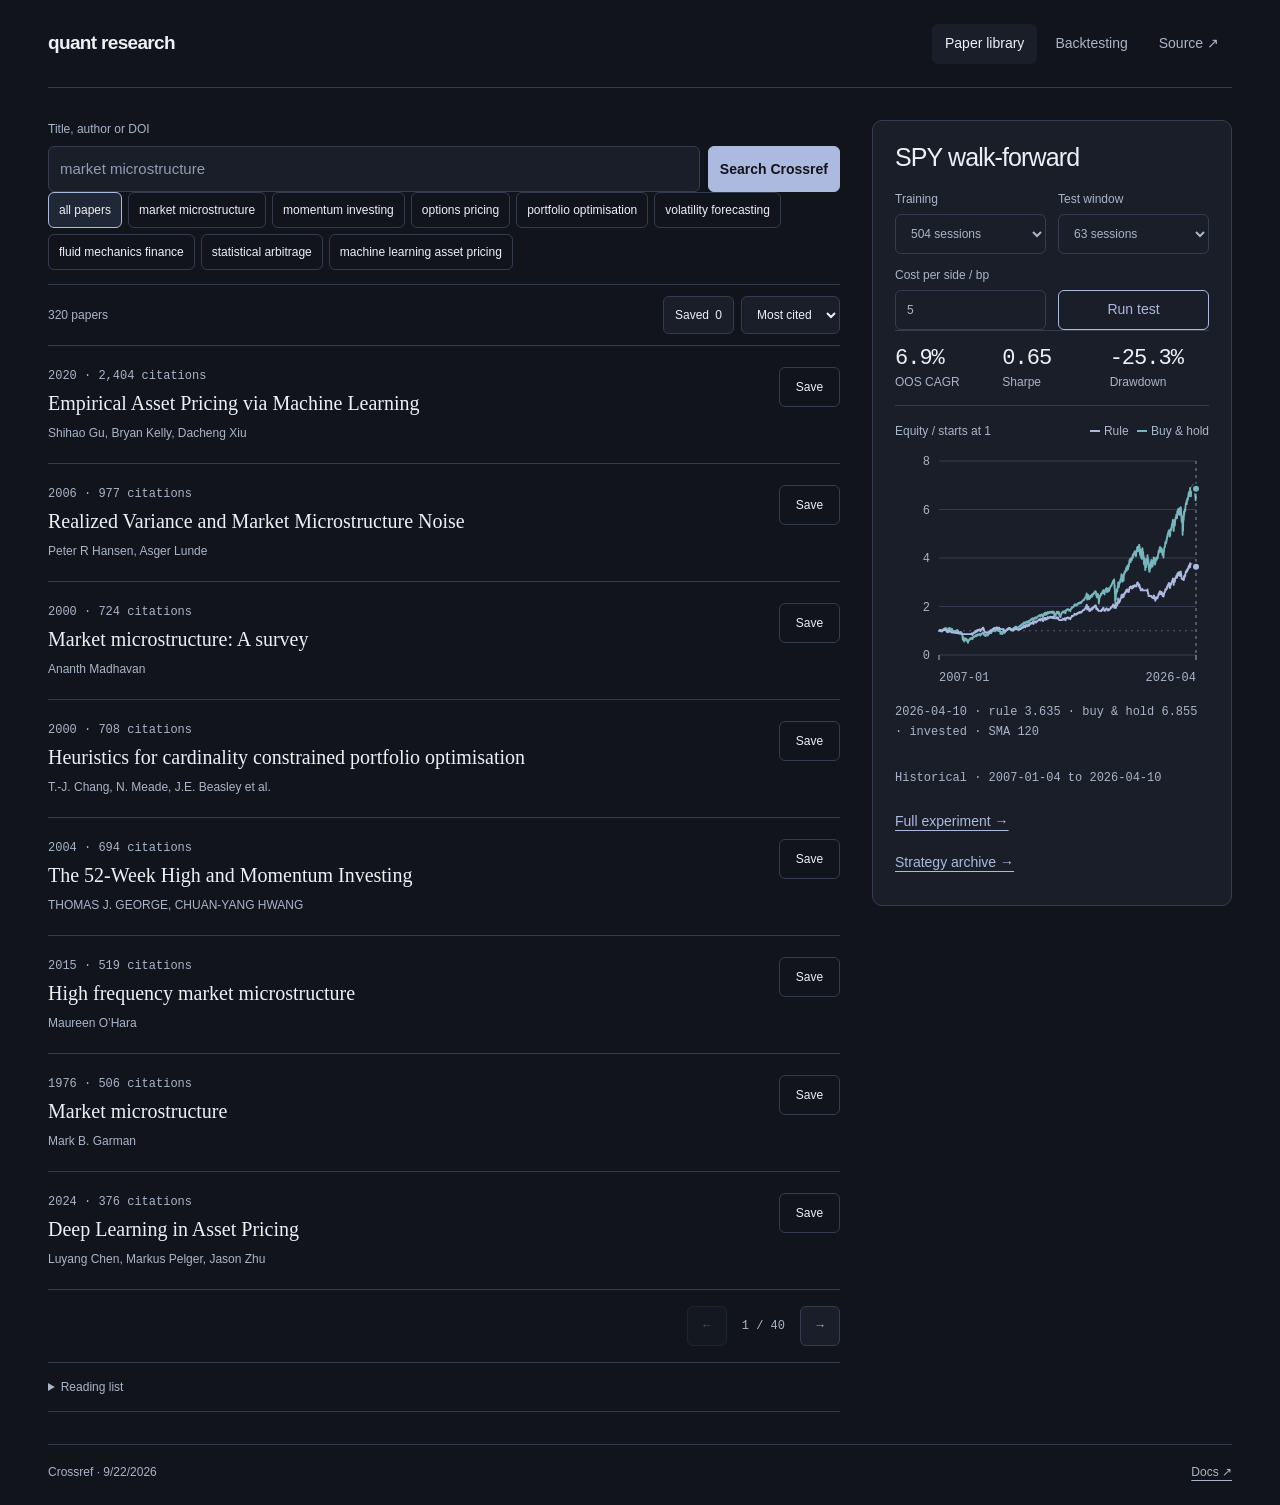
==== commit 11660e56: "Cut redundant demo copy and keep experiment controls concise" ====
--- a/examples/portfolio/index.html
+++ b/examples/portfolio/index.html
@@ -3,9 +3,9 @@
 <head><meta charset="utf-8"><meta name="viewport" content="width=device-width,initial-scale=1"><meta name="theme-color" content="#11141b"><title>Quant research | Paper library</title><link rel="icon" href="favicon.svg" type="image/svg+xml"><link rel="stylesheet" href="style.css"></head>
 <body>
 <a class="skip" href="#query">Skip to paper search</a>
-<header class="site-header"><a class="brand" href="./">quant research<span>papers &amp; market experiments</span></a><nav aria-label="Research workflow"><a href="./" aria-current="page">Paper library</a><a href="backtesting/">Backtesting</a><a href="https://github.com/LolStar123/quant-research-scraper">Source &#8599;</a></nav></header>
+<header class="site-header"><a class="brand" href="./">quant research</a><nav aria-label="Research workflow"><a href="./" aria-current="page">Paper library</a><a href="backtesting/">Backtesting</a><a href="https://github.com/LolStar123/quant-research-scraper">Source &#8599;</a></nav></header>
 <main>
-<div class="page-heading"><div><p class="eyebrow">Crossref research index</p><h1>Paper library</h1></div></div>
+
 <div class="research-desk">
 <section class="library" aria-label="Paper library">
 <form id="search-form"><label for="query">Title, author or DOI</label><div class="search-row"><input id="query" type="search" placeholder="market microstructure" autocomplete="off"><button id="live" class="primary">Search Crossref</button></div><p id="status" role="status">Loading the bundled library...</p></form>
@@ -13,19 +13,19 @@
 <div class="result-tools"><p id="count"></p><div><button id="saved-filter" aria-pressed="false">Saved <b id="saved-count">0</b></button><select id="sort" aria-label="Order papers"><option value="citations">Most cited</option><option value="year">Newest</option><option value="title">Title A-Z</option></select></div></div>
 <section id="papers" aria-label="Paper results"></section>
 <nav class="pagination" aria-label="Paper pages"><button id="previous" aria-label="Previous page">&#8592;</button><span id="page-number"></span><button id="next" aria-label="Next page">&#8594;</button></nav>
-<details class="reading-list"><summary>Export or import a reading list</summary><div><button id="export-bib">Export BibTeX</button><button id="export-json">Export JSON</button><label class="import-label" for="import">Import JSON<input id="import" type="file" accept=".json,application/json"></label></div><p id="provenance"></p></details>
+<details class="reading-list"><summary>Reading list</summary><div><button id="export-bib">Export BibTeX</button><button id="export-json">Export JSON</button><label class="import-label" for="import">Import JSON<input id="import" type="file" accept=".json,application/json"></label></div></details>
 </section>
 <aside class="walk-forward" aria-labelledby="forward-title">
-<div class="forward-head"><p class="eyebrow">SPY / historical experiment</p><h2 id="forward-title">SPY walk-forward test</h2><p class="panel-note">Select a moving-average rule on past prices, then freeze it for the next unseen window.</p></div>
+<div class="forward-head"><h2 id="forward-title">SPY walk-forward</h2></div>
 <div class="experiment-inputs"><label for="forward-training">Training<select id="forward-training"><option value="252">252 sessions</option><option value="504" selected>504 sessions</option><option value="756">756 sessions</option></select></label><label for="forward-testing">Test window<select id="forward-testing"><option value="21">21 sessions</option><option value="63" selected>63 sessions</option><option value="126">126 sessions</option></select></label><label for="forward-cost">Cost per side / bp<input id="forward-cost" type="number" value="5" min="0" max="1000" step="1"></label><button id="run-test" disabled>Run test</button></div>
 <p id="forward-state" class="panel-note" role="status">Loading prices...</p>
 <div id="forward-stats" aria-label="Out-of-sample statistics"></div>
 <div class="plot-label"><span>Equity / starts at 1</span><span><i class="strategy-key"></i>Rule <i class="benchmark-key"></i>Buy &amp; hold</span></div>
-<div id="forward-chart" tabindex="0" role="group" aria-label="Inspect historical equity" aria-describedby="forward-cursor"></div><p id="forward-cursor" class="chart-cursor">Arrow keys or pointer inspect a date.</p>
-<p id="forward-window" class="data-note"></p><a class="detail-link" href="backtesting/">Open the full experiment &#8594;</a>
-<div class="boundary-note">Separate SMA experiment. <a href="backtesting/#archive">Open the strategy archive</a>.</div>
+<div id="forward-chart" tabindex="0" role="group" aria-label="Inspect historical equity" aria-describedby="forward-cursor"></div><p id="forward-cursor" class="chart-cursor"></p>
+<p id="forward-window" class="data-note"></p><a class="detail-link" href="backtesting/">Full experiment &#8594;</a>
+<a class="detail-link" href="backtesting/#archive">Strategy archive &#8594;</a>
 </aside>
 </div>
-<footer><span>Paper metadata from Crossref. Publisher access varies.</span><a href="https://github.com/LolStar123/quant-research-scraper/blob/main/PROVENANCE.md">Data provenance &#8599;</a></footer>
+<footer><span id="provenance"></span><a href="https://github.com/LolStar123/quant-research-scraper/blob/main/PROVENANCE.md">Docs &#8599;</a></footer>
 </main><script type="module" src="app.mjs"></script>
 </body></html>
--- a/examples/portfolio/style.css
+++ b/examples/portfolio/style.css
@@ -326,7 +326,7 @@
     line-height:1.15;
     font-weight:520;
     letter-spacing:-.035em;
-    margin:0
+    margin:0 0 18px
 }
 .panel-note {
     color:var(--muted);
@@ -351,6 +351,9 @@
 }
 #forward-state {
     min-height:40px
+}
+#status:empty,#forward-state:empty {
+    display:none
 }
 #forward-stats {
     display:grid;
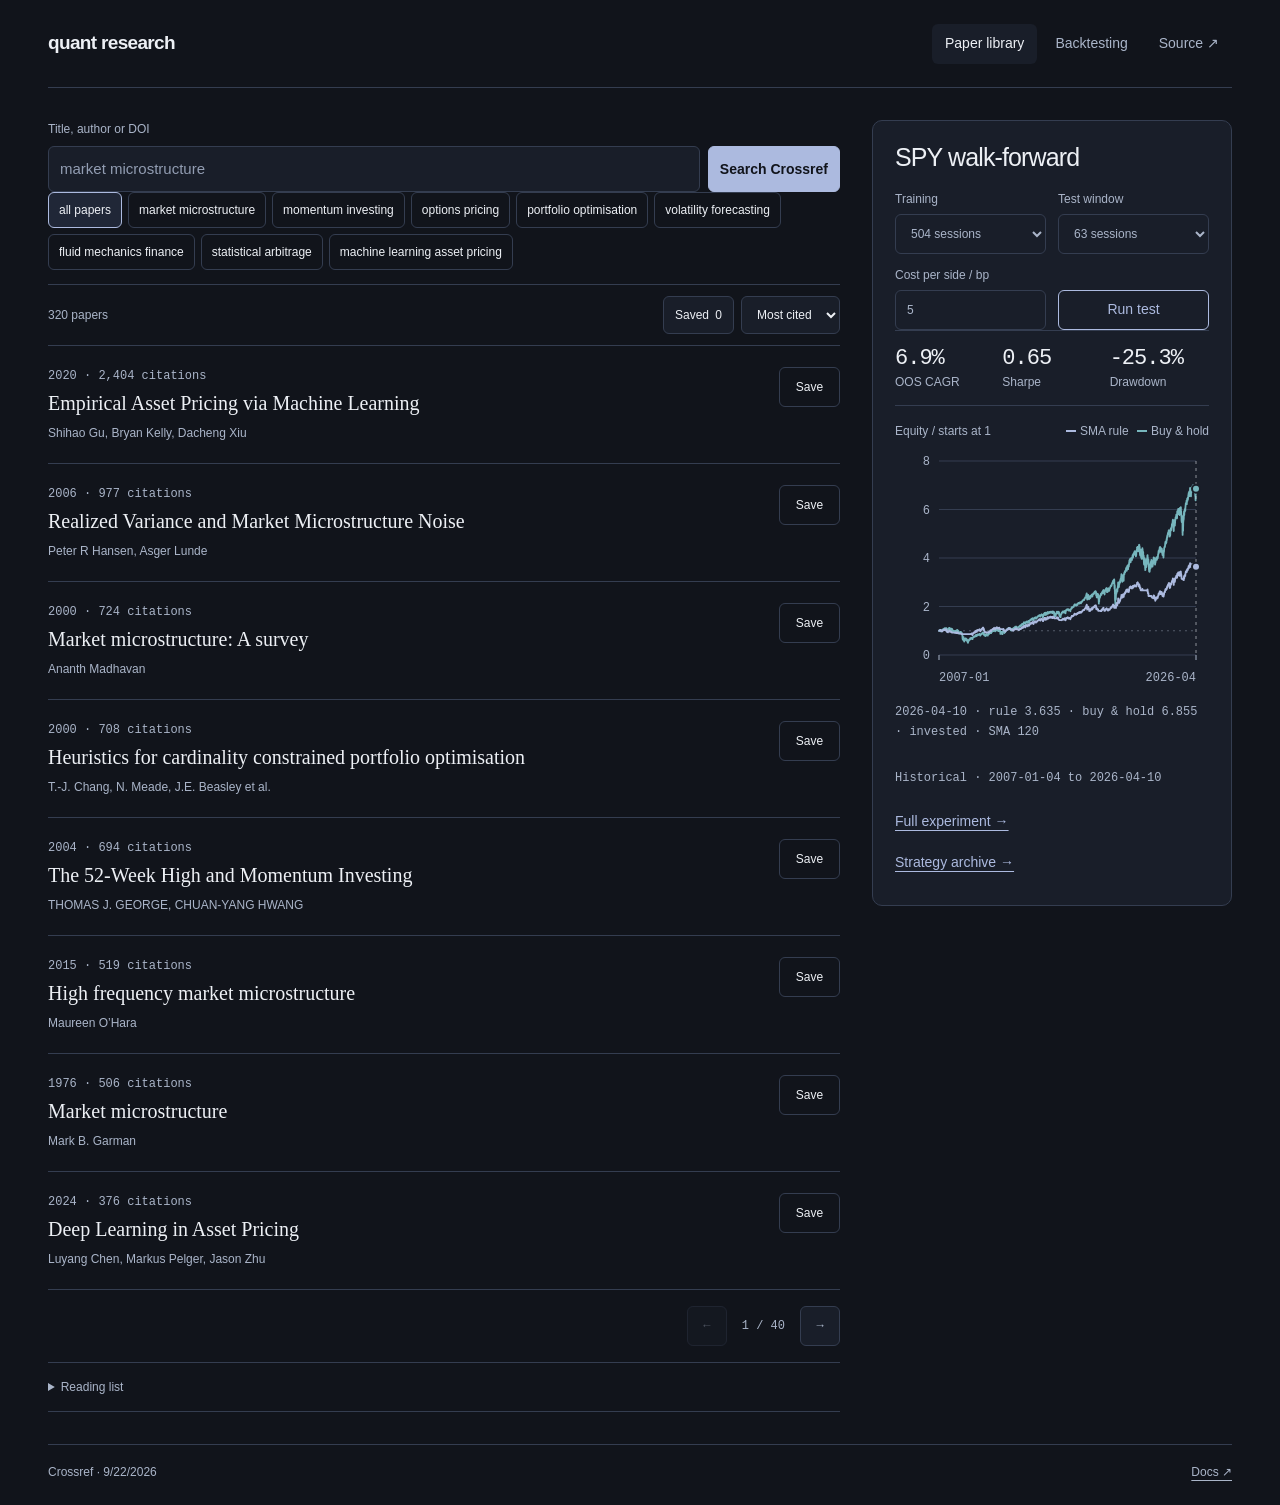
==== commit f654b8e2: "Name SMA explicitly in existing chart legends" ====
--- a/examples/portfolio/index.html
+++ b/examples/portfolio/index.html
@@ -20,7 +20,7 @@
 <div class="experiment-inputs"><label for="forward-training">Training<select id="forward-training"><option value="252">252 sessions</option><option value="504" selected>504 sessions</option><option value="756">756 sessions</option></select></label><label for="forward-testing">Test window<select id="forward-testing"><option value="21">21 sessions</option><option value="63" selected>63 sessions</option><option value="126">126 sessions</option></select></label><label for="forward-cost">Cost per side / bp<input id="forward-cost" type="number" value="5" min="0" max="1000" step="1"></label><button id="run-test" disabled>Run test</button></div>
 <p id="forward-state" class="panel-note" role="status">Loading prices...</p>
 <div id="forward-stats" aria-label="Out-of-sample statistics"></div>
-<div class="plot-label"><span>Equity / starts at 1</span><span><i class="strategy-key"></i>Rule <i class="benchmark-key"></i>Buy &amp; hold</span></div>
+<div class="plot-label"><span>Equity / starts at 1</span><span><i class="strategy-key"></i>SMA rule <i class="benchmark-key"></i>Buy &amp; hold</span></div>
 <div id="forward-chart" tabindex="0" role="group" aria-label="Inspect historical equity" aria-describedby="forward-cursor"></div><p id="forward-cursor" class="chart-cursor"></p>
 <p id="forward-window" class="data-note"></p><a class="detail-link" href="backtesting/">Full experiment &#8594;</a>
 <a class="detail-link" href="backtesting/#archive">Strategy archive &#8594;</a>
